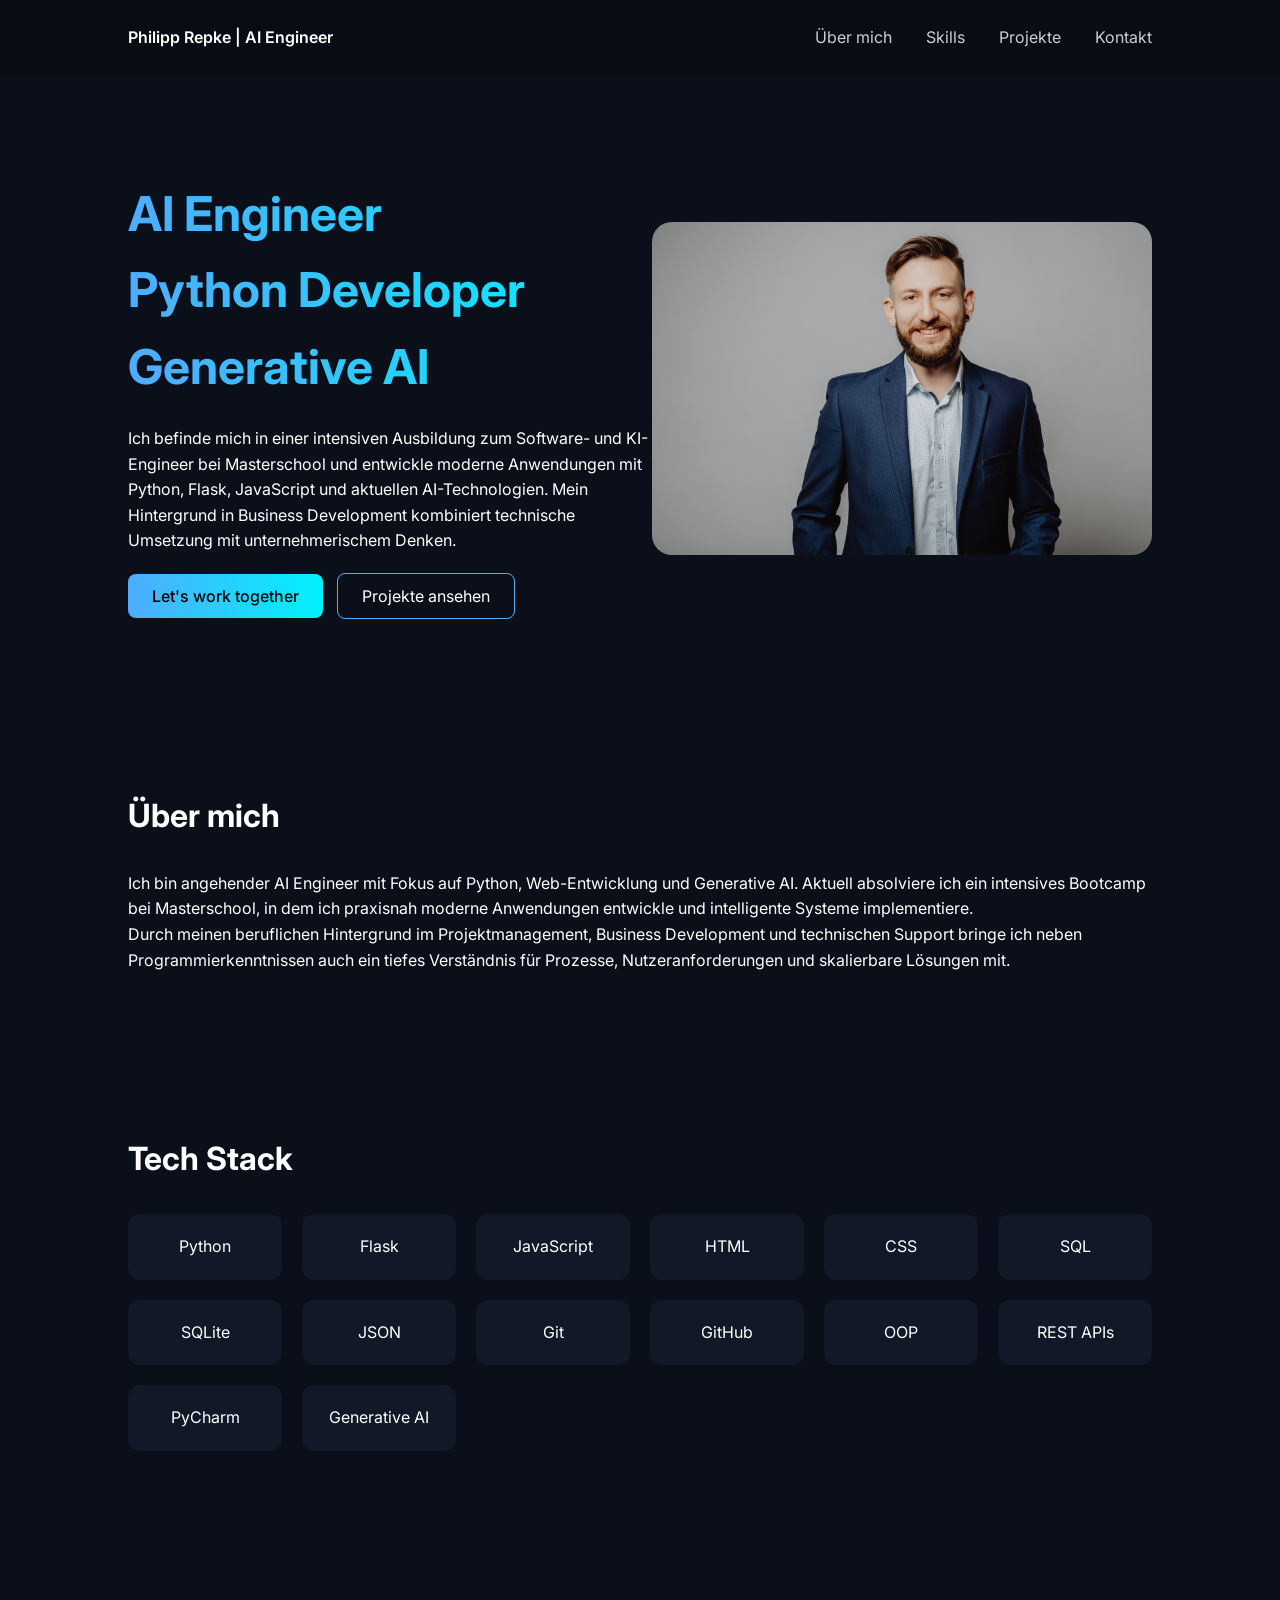
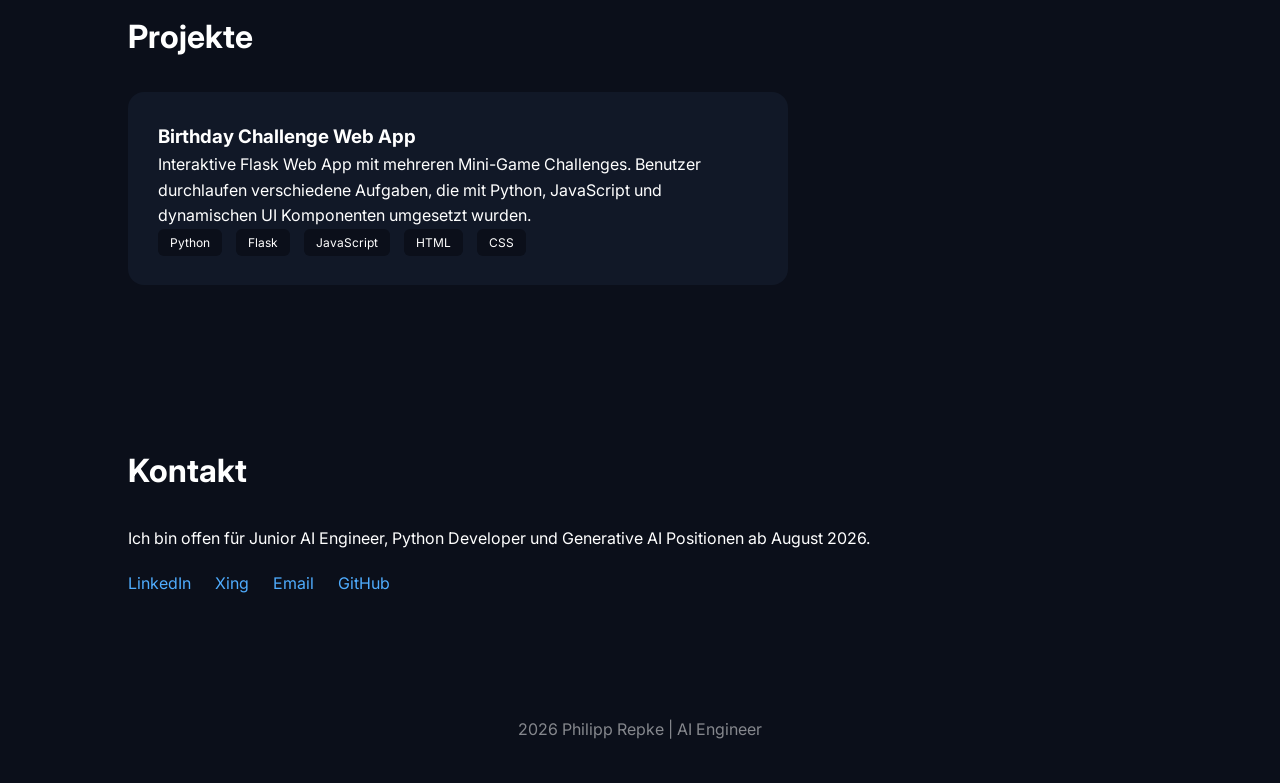
==== index.html @ 03f1a6ca "changed file positions" ====
<!DOCTYPE html>
<html lang="de">
<head>
<meta charset="UTF-8">
<meta name="viewport" content="width=device-width, initial-scale=1.0">

<title>Philipp Repke | AI Engineer</title>

<link rel="stylesheet" href="style.css">
<link href="https://fonts.googleapis.com/css2?family=Inter:wght@300;400;500;600;700&display=swap" rel="stylesheet">
</head>

<body>

<nav>
<div class="logo">Philipp Repke | AI Engineer</div>

<div class="nav-links">
<a href="#about">Über mich</a>
<a href="#skills">Skills</a>
<a href="#projects">Projekte</a>
<a href="#contact">Kontakt</a>
</div>
</nav>


<section class="hero">

<div class="hero-left">
<h1>AI Engineer<br>Python Developer<br>Generative AI</h1>

<p>
Ich befinde mich in einer intensiven Ausbildung zum Software- und KI-Engineer
bei Masterschool und entwickle moderne Anwendungen mit Python, Flask,
JavaScript und aktuellen AI-Technologien. Mein Hintergrund in Business
Development kombiniert technische Umsetzung mit unternehmerischem Denken.
</p>

<div class="hero-buttons">
<a href="#contact" class="btn-primary">Let's work together</a>
<a href="#projects" class="btn-secondary">Projekte ansehen</a>
</div>

</div>

<div class="hero-right">
<img src="Repke_7106.jpg" alt="Profile Image">
</div>

</section>



<section id="about" class="about">
<h2>Über mich</h2>

<p>
Ich bin angehender AI Engineer mit Fokus auf Python, Web-Entwicklung und
Generative AI. Aktuell absolviere ich ein intensives Bootcamp bei Masterschool,
in dem ich praxisnah moderne Anwendungen entwickle und intelligente Systeme
implementiere.
</p>

<p>
Durch meinen beruflichen Hintergrund im Projektmanagement, Business Development
und technischen Support bringe ich neben Programmierkenntnissen auch ein
tiefes Verständnis für Prozesse, Nutzeranforderungen und skalierbare Lösungen mit.
</p>

</section>



<section id="skills" class="skills">

<h2>Tech Stack</h2>

<div class="skills-grid">

<div class="skill-card">Python</div>
<div class="skill-card">Flask</div>
<div class="skill-card">JavaScript</div>
<div class="skill-card">HTML</div>
<div class="skill-card">CSS</div>
<div class="skill-card">SQL</div>
<div class="skill-card">SQLite</div>
<div class="skill-card">JSON</div>
<div class="skill-card">Git</div>
<div class="skill-card">GitHub</div>
<div class="skill-card">OOP</div>
<div class="skill-card">REST APIs</div>
<div class="skill-card">PyCharm</div>
<div class="skill-card">Generative AI</div>

</div>

</section>

<section id="projects" class="projects">

<h2>Projekte</h2>

<div class="project-card">

<h3>Birthday Challenge Web App</h3>

<p>
Interaktive Flask Web App mit mehreren Mini-Game Challenges.
Benutzer durchlaufen verschiedene Aufgaben, die mit Python,
JavaScript und dynamischen UI Komponenten umgesetzt wurden.
</p>

<div class="project-tech">
<span>Python</span>
<span>Flask</span>
<span>JavaScript</span>
<span>HTML</span>
<span>CSS</span>
</div>

</div>

</section>


<section id="contact" class="contact">

<h2>Kontakt</h2>

<p>
Ich bin offen für Junior AI Engineer, Python Developer und
Generative AI Positionen ab August 2026.
</p>

<div class="contact-links">

<a href="#">LinkedIn</a>
<a href="#">Xing</a>
<a href="mailto:philipp_repke@gmx.de">Email</a>
<a href="https://github.com/PhilippRep">GitHub</a>

</div>

</section>



<footer>
    2026 Philipp Repke | AI Engineer
</footer>


<script src="script.js"></script>

</body>
</html>
---- style.css ----
* {
margin: 0;\
padding: 0;\
box-sizing: border-box;\
}

body {
font-family: 'Inter', sans-serif;
background: #0b0f1a;
color: white;
line-height: 1.6;
}

nav {
display: flex;
justify-content: space-between;
padding: 25px 10%;
background: rgba(0,0,0,0.2);
backdrop-filter: blur(10px);
position: sticky;
top: 0;
}

.logo {
font-weight: 600;
}

.nav-links a {
margin-left: 30px;
text-decoration: none;
color: white;
opacity: 0.8;
}

.hero {
display: flex;
justify-content: space-between;
align-items: center;
padding: 100px 10%;
}

.hero-left {
max-width: 600px;
}

.hero h1 {
font-size: 48px;
margin-bottom: 20px;
background: linear-gradient(90deg,#4facfe,#00f2fe);
-webkit-background-clip: text;
-webkit-text-fill-color: transparent;
}

.hero-buttons {
margin-top: 30px;
}

.btn-primary {
background: linear-gradient(90deg,#4facfe,#00f2fe);
padding: 12px 24px;
border-radius: 8px;
text-decoration: none;
color: black;
font-weight: 500;
margin-right: 10px;
}

.btn-secondary {
border: 1px solid #4facfe;
padding: 12px 24px;
border-radius: 8px;
text-decoration: none;
color: white;
}

.hero-right img {
width: 500px;
border-radius: 20px;
}

section {
padding: 80px 10%;
}

h2 {
margin-bottom: 30px;
font-size: 32px;
}

.skills-grid {
display: grid;
grid-template-columns: repeat(auto-fit,minmax(150px,1fr));
gap: 20px;
}

.skill-card {
background: #111827;
padding: 20px;
border-radius: 12px;
text-align: center;
}

.project-card {
background: #111827;
padding: 30px;
border-radius: 16px;
max-width: 600px;
}

.project-tech span {
background: #0b0f1a;
padding: 6px 12px;
margin-right: 10px;
border-radius: 6px;
font-size: 12px;
}

.contact-links a {
display: inline-block;
margin-right: 20px;
margin-top: 20px;
text-decoration: none;
color: #4facfe;
}

footer {
text-align: center;
padding: 40px;
opacity: 0.5;
}}
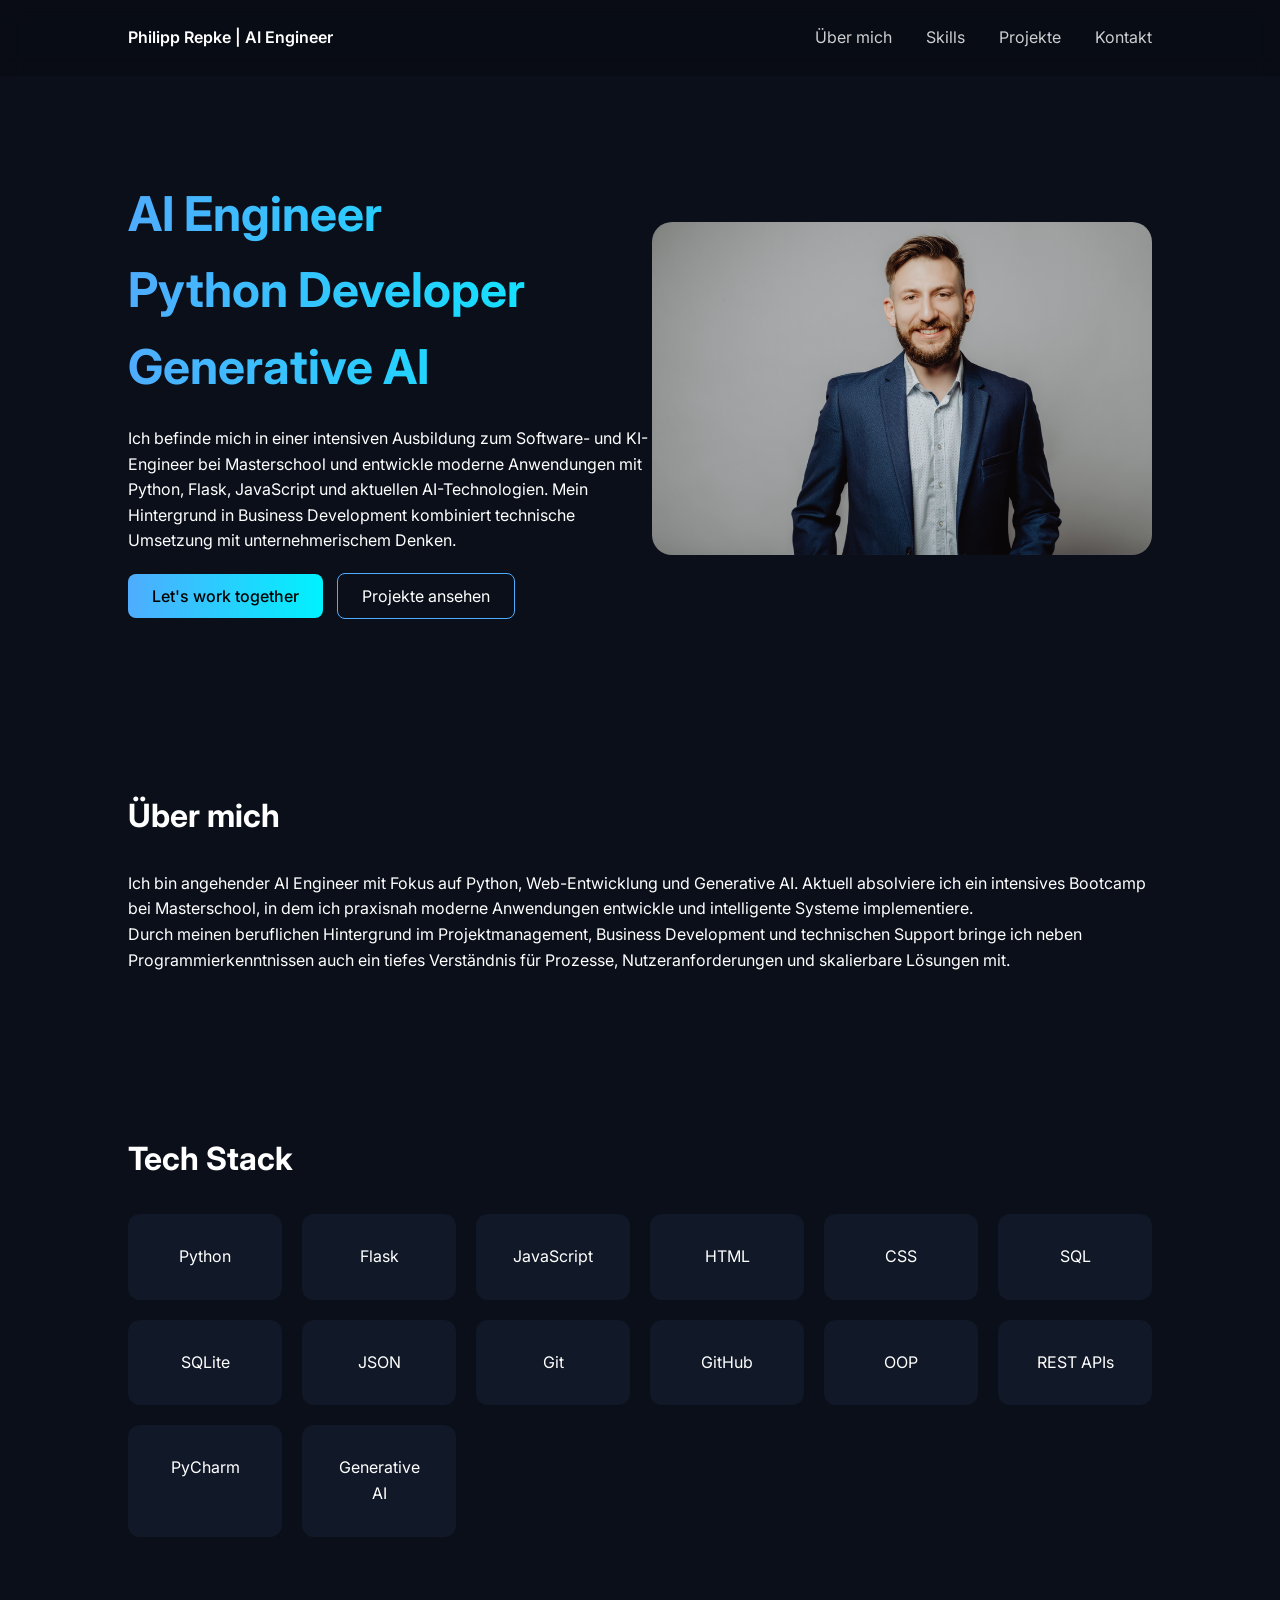
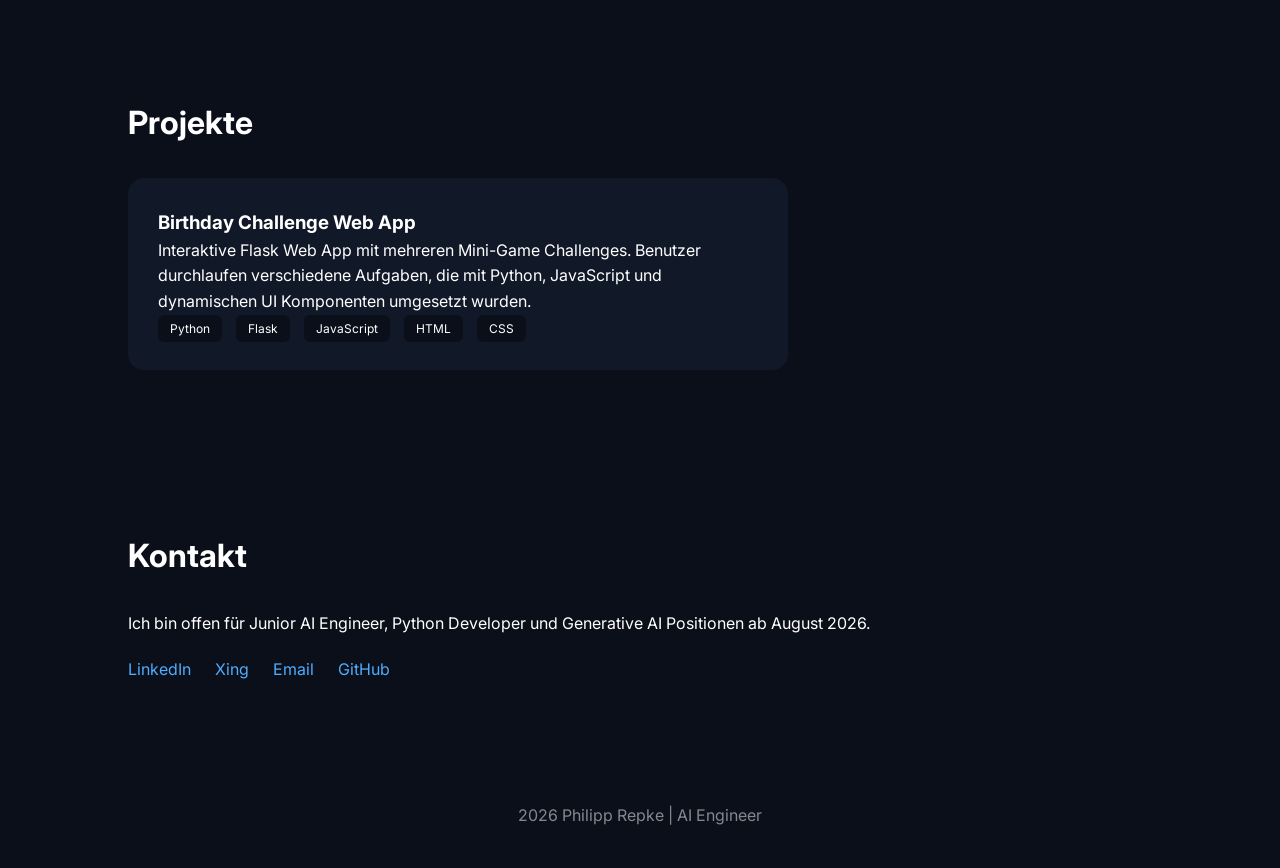
==== commit 7466ebf5: "added sozial media links" ====
--- a/index.html
+++ b/index.html
@@ -134,8 +134,8 @@
 
 <div class="contact-links">
 
-<a href="#">LinkedIn</a>
-<a href="#">Xing</a>
+<a href="https://www.linkedin.com/in/philipp-repke">LinkedIn</a>
+<a href="https://www.xing.com/profile/Philipp_Repke/web_profiles">Xing</a>
 <a href="mailto:philipp_repke@gmx.de">Email</a>
 <a href="https://github.com/PhilippRep">GitHub</a>
 
--- a/style.css
+++ b/style.css
@@ -95,7 +95,7 @@
 
 .skill-card {
 background: #111827;
-padding: 20px;
+padding: 30px;
 border-radius: 12px;
 text-align: center;
 }
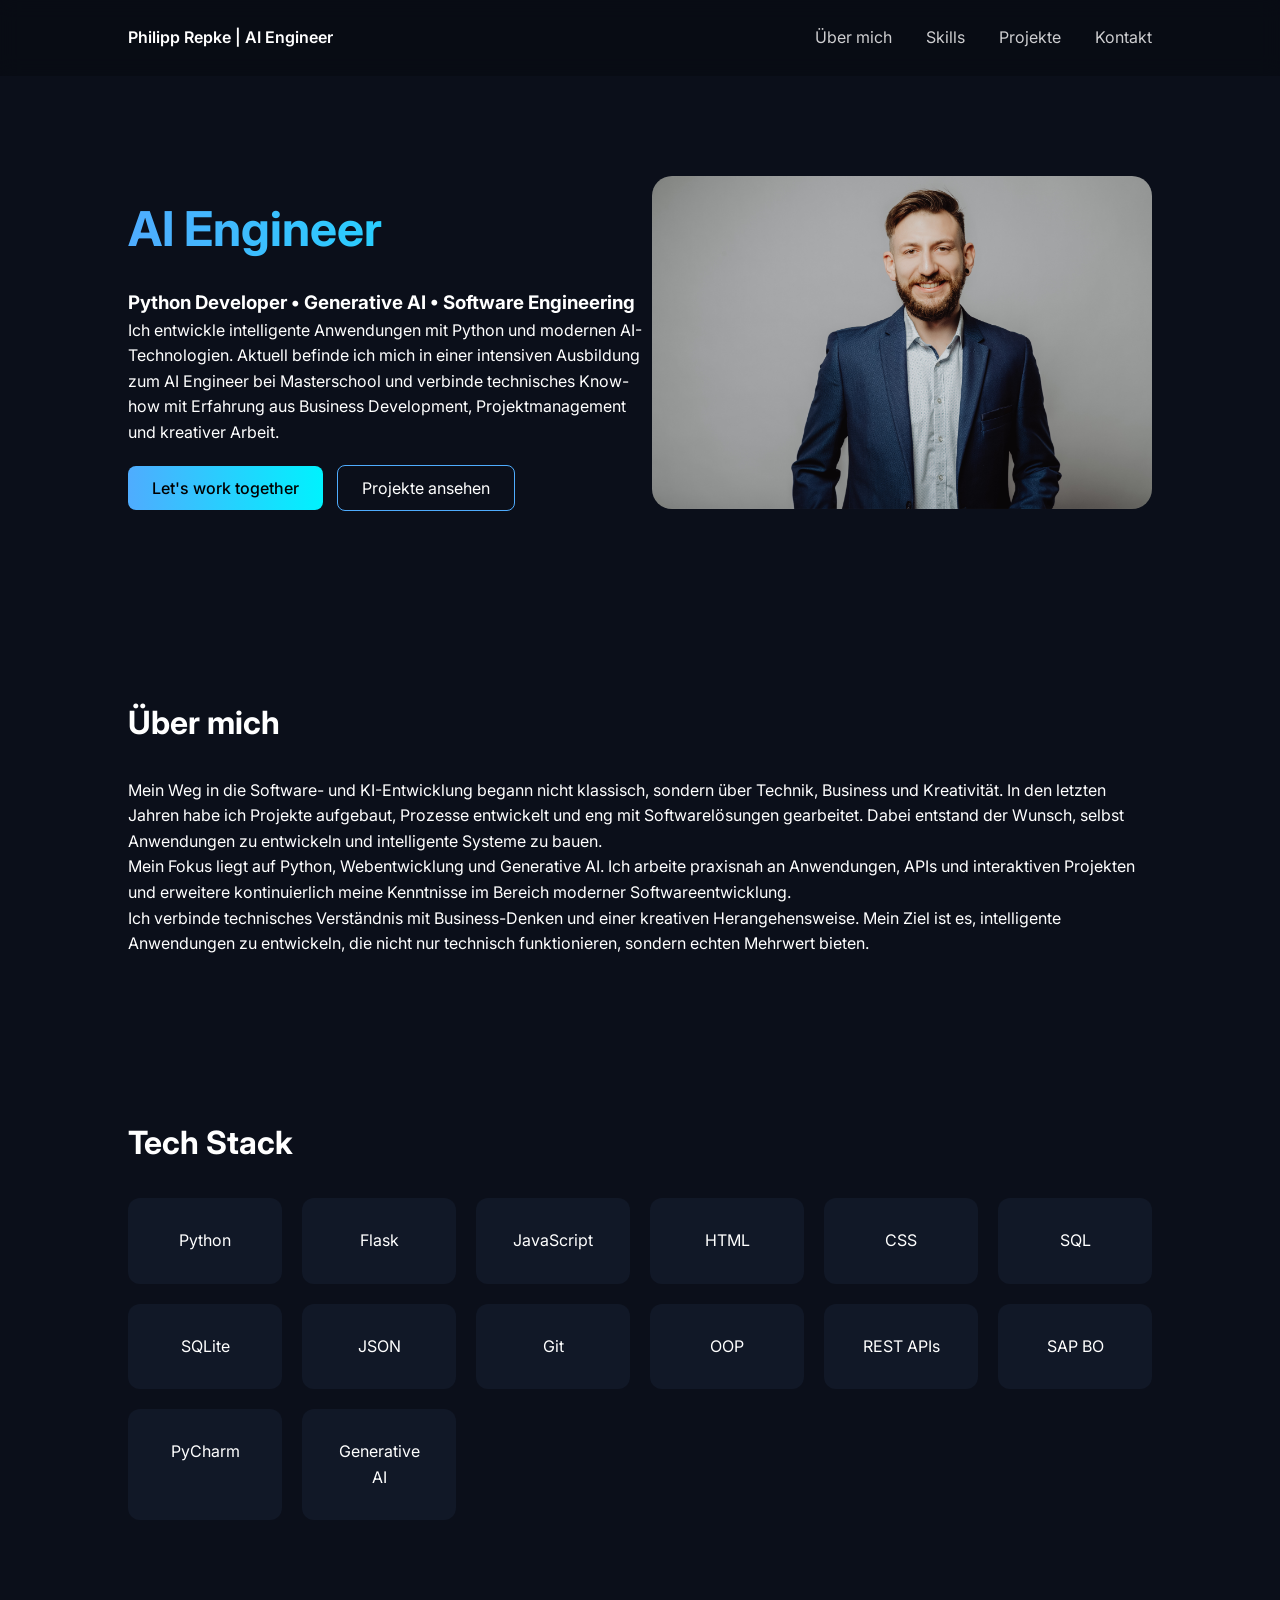
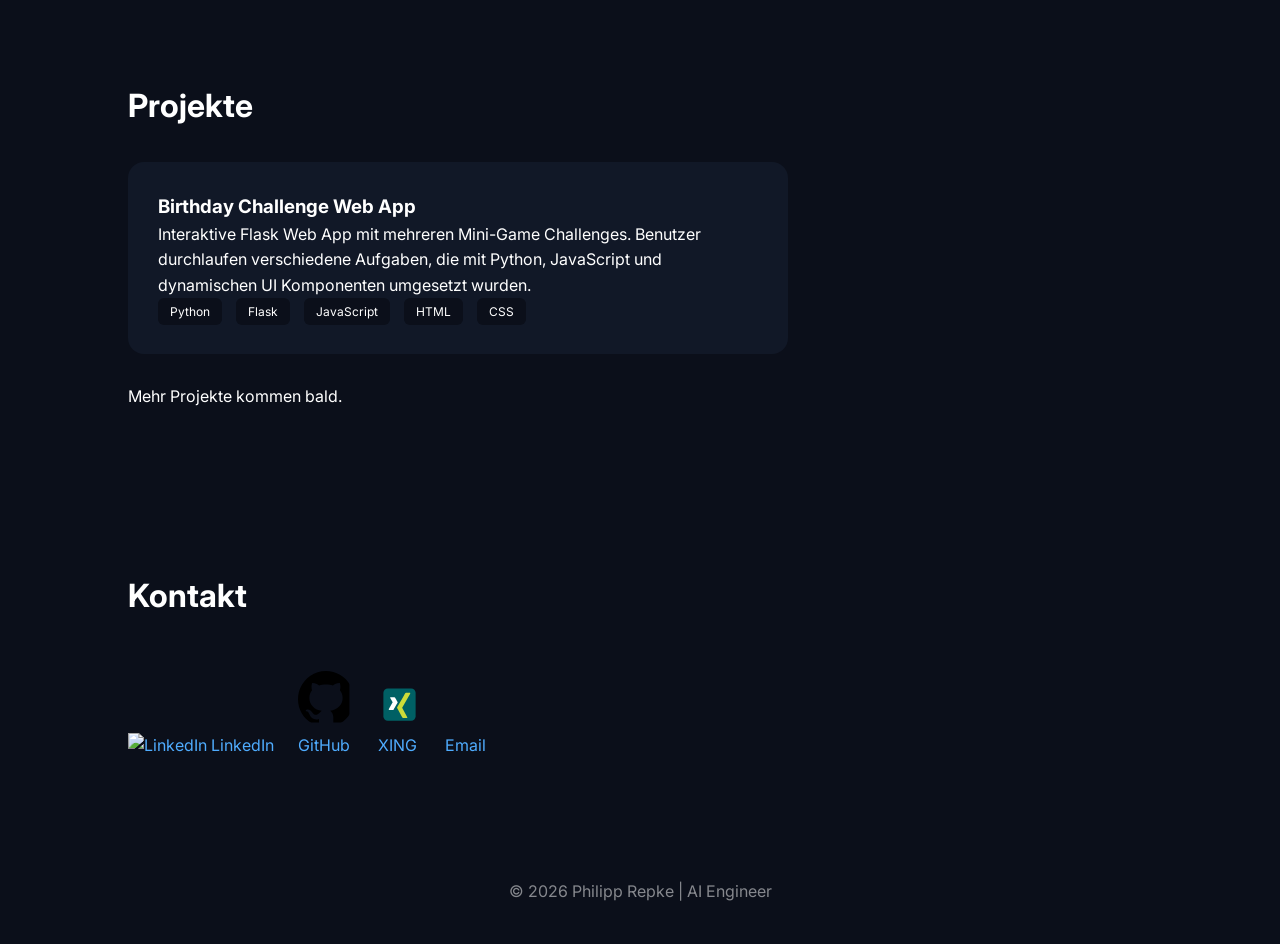
==== commit 4fbbec8e: "new contact logos, changed some text" ====
--- a/index.html
+++ b/index.html
@@ -3,18 +3,14 @@
 <head>
 <meta charset="UTF-8">
 <meta name="viewport" content="width=device-width, initial-scale=1.0">
-
 <title>Philipp Repke | AI Engineer</title>
-
 <link rel="stylesheet" href="style.css">
-<link href="https://fonts.googleapis.com/css2?family=Inter:wght@300;400;500;600;700&display=swap" rel="stylesheet">
+<link href="https://fonts.googleapis.com/css2?
+family=Inter:wght@300;400;500;600;700&display=swap" rel="stylesheet">
 </head>
-
 <body>
-
 <nav>
 <div class="logo">Philipp Repke | AI Engineer</div>
-
 <div class="nav-links">
 <a href="#about">Über mich</a>
 <a href="#skills">Skills</a>
@@ -22,61 +18,50 @@
 <a href="#contact">Kontakt</a>
 </div>
 </nav>
-
-
 <section class="hero">
-
 <div class="hero-left">
-<h1>AI Engineer<br>Python Developer<br>Generative AI</h1>
-
+<h1>AI Engineer</h1>
+<h3>Python Developer • Generative AI • Software Engineering</h3>
 <p>
-Ich befinde mich in einer intensiven Ausbildung zum Software- und KI-Engineer
-bei Masterschool und entwickle moderne Anwendungen mit Python, Flask,
-JavaScript und aktuellen AI-Technologien. Mein Hintergrund in Business
-Development kombiniert technische Umsetzung mit unternehmerischem Denken.
+Ich entwickle intelligente Anwendungen mit Python und modernen AI-Technologien.
+Aktuell befinde ich mich in einer intensiven Ausbildung zum AI Engineer bei Masterschool
+und verbinde technisches Know-how mit Erfahrung aus Business Development,
+Projektmanagement und kreativer Arbeit.
 </p>
-
 <div class="hero-buttons">
 <a href="#contact" class="btn-primary">Let's work together</a>
 <a href="#projects" class="btn-secondary">Projekte ansehen</a>
 </div>
-
 </div>
-
 <div class="hero-right">
-<img src="Repke_7106.jpg" alt="Profile Image">
+<img src="Repke_7106.jpg" alt="Profilbild">
 </div>
-
 </section>
-
-
-
 <section id="about" class="about">
 <h2>Über mich</h2>
-
 <p>
-Ich bin angehender AI Engineer mit Fokus auf Python, Web-Entwicklung und
-Generative AI. Aktuell absolviere ich ein intensives Bootcamp bei Masterschool,
-in dem ich praxisnah moderne Anwendungen entwickle und intelligente Systeme
-implementiere.
+Mein Weg in die Software- und KI-Entwicklung begann nicht klassisch,
+sondern über Technik, Business und Kreativität. In den letzten Jahren
+habe ich Projekte aufgebaut, Prozesse entwickelt und eng mit
+Softwarelösungen gearbeitet. Dabei entstand der Wunsch, selbst
+Anwendungen zu entwickeln und intelligente Systeme zu bauen.
 </p>
-
 <p>
-Durch meinen beruflichen Hintergrund im Projektmanagement, Business Development
-und technischen Support bringe ich neben Programmierkenntnissen auch ein
-tiefes Verständnis für Prozesse, Nutzeranforderungen und skalierbare Lösungen mit.
+Mein Fokus liegt auf Python, Webentwicklung und
+Generative AI. Ich arbeite praxisnah an Anwendungen, APIs und
+interaktiven Projekten und erweitere kontinuierlich meine Kenntnisse
+im Bereich moderner Softwareentwicklung.
 </p>
-
+<p>
+Ich verbinde technisches Verständnis mit Business-Denken und einer
+kreativen Herangehensweise. Mein Ziel ist es, intelligente Anwendungen
+zu entwickeln, die nicht nur technisch funktionieren, sondern echten
+Mehrwert bieten.
+</p>
 </section>
-
-
-
 <section id="skills" class="skills">
-
 <h2>Tech Stack</h2>
-
 <div class="skills-grid">
-
 <div class="skill-card">Python</div>
 <div class="skill-card">Flask</div>
 <div class="skill-card">JavaScript</div>
@@ -86,30 +71,22 @@
 <div class="skill-card">SQLite</div>
 <div class="skill-card">JSON</div>
 <div class="skill-card">Git</div>
-<div class="skill-card">GitHub</div>
 <div class="skill-card">OOP</div>
 <div class="skill-card">REST APIs</div>
+<div class="skill-card">SAP BO</div>
 <div class="skill-card">PyCharm</div>
 <div class="skill-card">Generative AI</div>
-
 </div>
-
 </section>
-
 <section id="projects" class="projects">
-
 <h2>Projekte</h2>
-
 <div class="project-card">
-
 <h3>Birthday Challenge Web App</h3>
-
 <p>
 Interaktive Flask Web App mit mehreren Mini-Game Challenges.
 Benutzer durchlaufen verschiedene Aufgaben, die mit Python,
 JavaScript und dynamischen UI Komponenten umgesetzt wurden.
 </p>
-
 <div class="project-tech">
 <span>Python</span>
 <span>Flask</span>
@@ -117,40 +94,31 @@
 <span>HTML</span>
 <span>CSS</span>
 </div>
-
 </div>
-
+    <div style="height: 30px;"></div>
+<div class="coming-soon-small">
+Mehr Projekte kommen bald.
+</div>
 </section>
-
-
 <section id="contact" class="contact">
-
 <h2>Kontakt</h2>
-
-<p>
-Ich bin offen für Junior AI Engineer, Python Developer und
-Generative AI Positionen ab August 2026.
-</p>
-
 <div class="contact-links">
-
-<a href="https://www.linkedin.com/in/philipp-repke">LinkedIn</a>
-<a href="https://www.xing.com/profile/Philipp_Repke/web_profiles">Xing</a>
-<a href="mailto:philipp_repke@gmx.de">Email</a>
-<a href="https://github.com/PhilippRep">GitHub</a>
-
+<a href="https://www.linkedin.com/in/philipp-repke" target="_blank" title="LinkedIn" class="contact-link">
+<img src="https://cdn.jsdelivr.net/gh/simple-icons/simple-icons/icons/linkedin.svg" alt="LinkedIn" class="contact-icon">
+    <span>LinkedIn</span>
+    </a>
+<a href="https://github.com/PhilippRep" target="_blank" title="GitHub" class="contact-link">
+<img src="GitHub_Invertocat_Black.svg" alt="Github" class="contact-icon">
+    <span>GitHub</span>
+    </a>
+<a href="https://www.xing.com/profile/Philipp_Repke/web_profiles" target="_blank" title="XING" class="contact-link">
+<img src="xing.svg" alt="XING" class="contact-icon">
+     <span>XING</span>
+    </a>
+    <a href="mailto:philipp_repke@gmx.de">Email</a>
 </div>
-
 </section>
-
-
-
 <footer>
-    2026 Philipp Repke | AI Engineer
+© 2026 Philipp Repke | AI Engineer
 </footer>
-
-
-<script src="script.js"></script>
-
-</body>
-</html>+</body>
